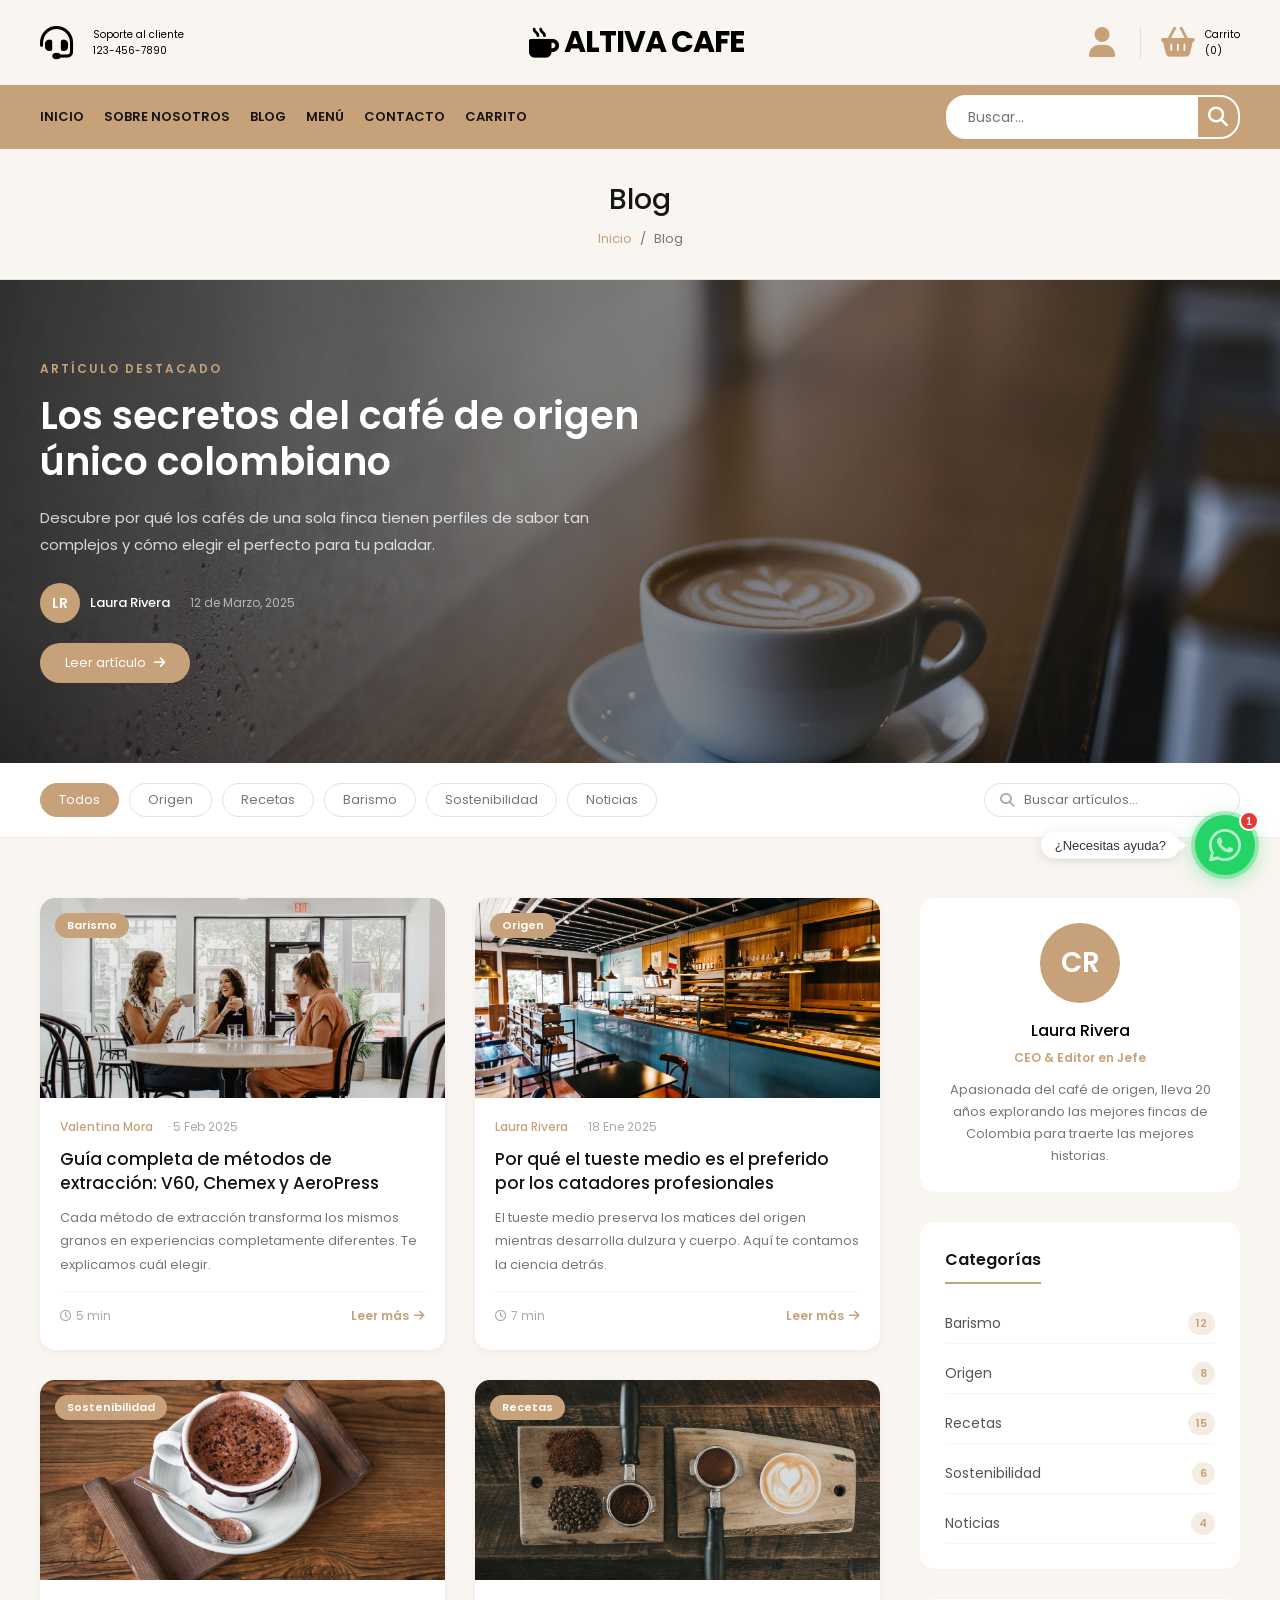
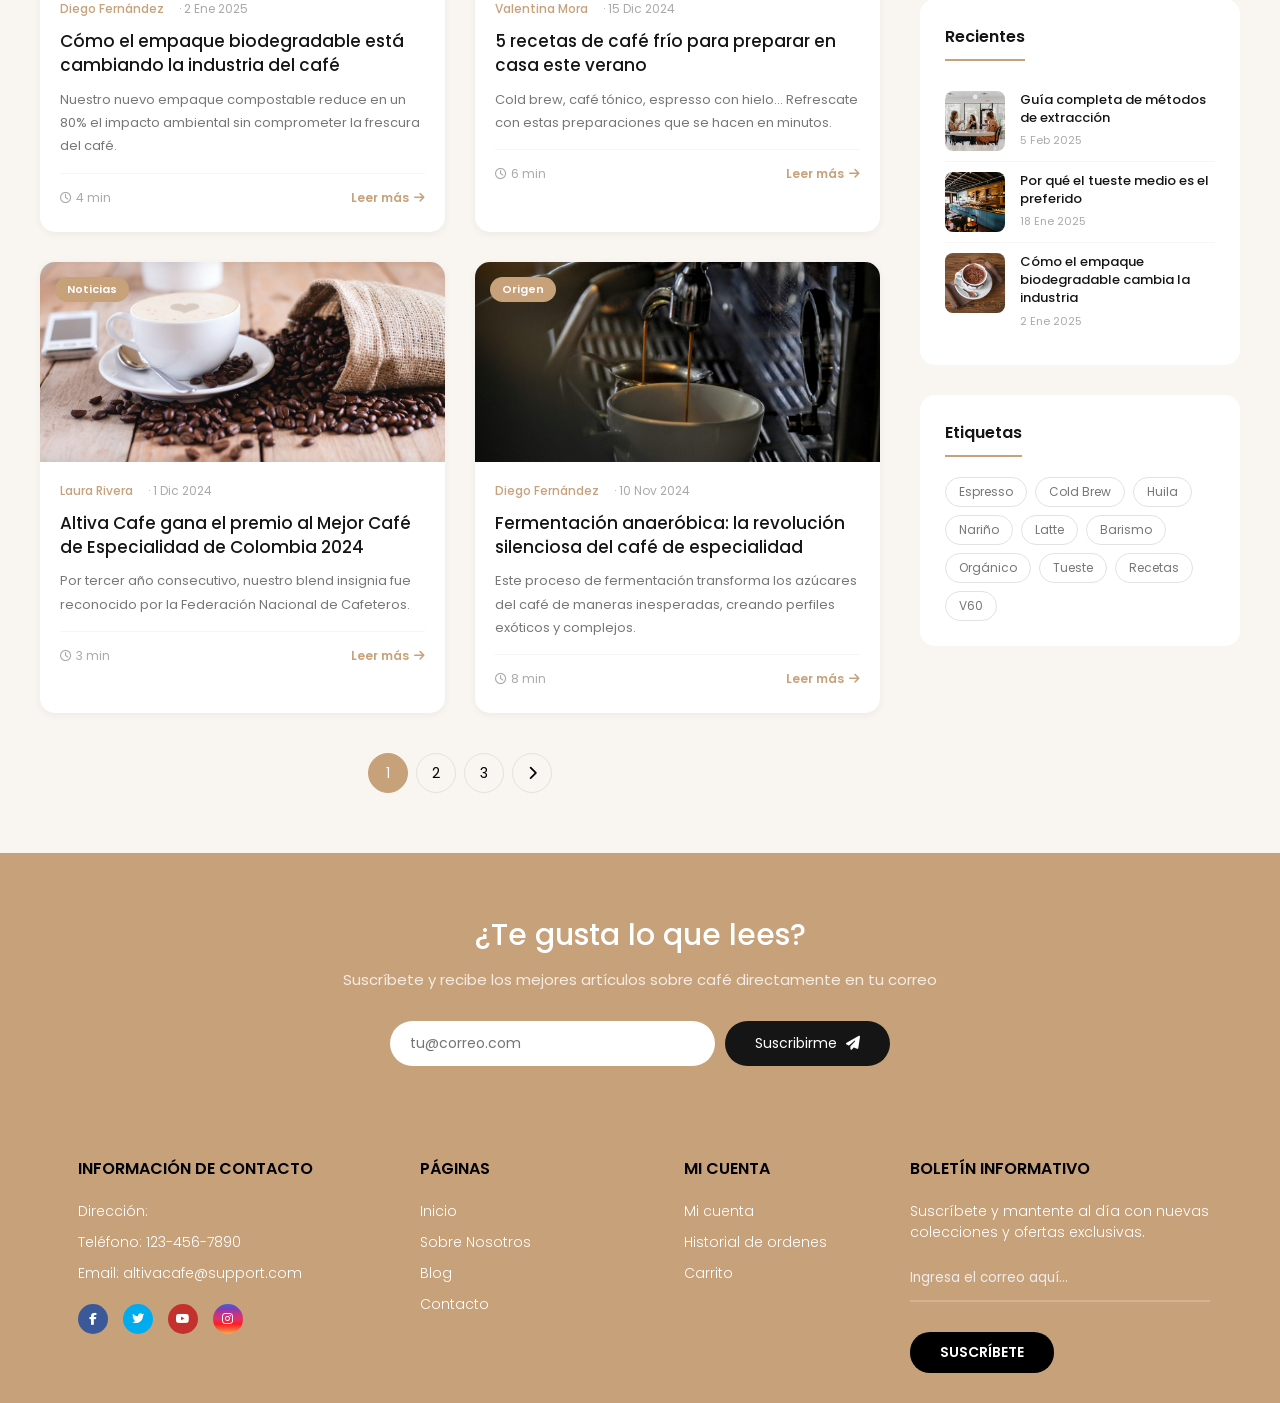
==== blog.html @ f385867f "A" ====
<!DOCTYPE html>
<html lang="es">
<head>
	<meta charset="UTF-8" />
	<meta name="viewport" content="width=device-width, initial-scale=1.0" />
	<title>Altiva Cafe - Blog</title>
	<link rel="stylesheet" href="styles.css" />
	<link rel="stylesheet" href="whatsapp-chat.css" />
	<link rel="stylesheet" href="https://cdnjs.cloudflare.com/ajax/libs/font-awesome/6.7.2/css/all.min.css" integrity="sha512-Evv84Mr4kqVGRNSgIGL/F/aIDqQb7xQ2vcrdIwxfjThSH8CSR7PBEakCr51Ck+w+/U6swU2Im1vVX0SVk9ABhg==" crossorigin="anonymous" referrerpolicy="no-referrer" />
	<style>
		.page-title { background-color: var(--background-color); padding: 3rem 0; border-bottom: 1px solid #e2e2e2; }
		.page-title h2 { font-size: 2.8rem; font-weight: 500; text-align: center; color: var(--dark-color); }
		.breadcrumb { display: flex; justify-content: center; gap: 0.8rem; margin-top: 0.8rem; font-size: 1.3rem; color: #777; }
		.breadcrumb a { text-decoration: none; color: var(--primary-color); }

		/* BLOG HERO */
		.blog-hero {
			background-image: linear-gradient(100deg, #000000cc, #00000020), url('img/banner.jpg');
			background-size: cover; background-position: center; padding: 8rem 0;
		}
		.blog-hero-content { max-width: 60rem; }
		.blog-hero-content .tag { font-size: 1.2rem; font-weight: 600; color: var(--primary-color); text-transform: uppercase; letter-spacing: 2px; display: block; margin-bottom: 1.5rem; }
		.blog-hero-content h1 { font-size: 3.8rem; font-weight: 600; color: #fff; line-height: 1.2; margin-bottom: 2rem; }
		.blog-hero-content p { font-size: 1.5rem; color: #ffffffcc; line-height: 1.8; margin-bottom: 2.5rem; }
		.blog-hero-meta { display: flex; gap: 2rem; align-items: center; }
		.blog-hero-meta .author { display: flex; align-items: center; gap: 1rem; }
		.author-avatar { width: 4rem; height: 4rem; border-radius: 50%; background-color: var(--primary-color); display: flex; align-items: center; justify-content: center; color: #fff; font-weight: 600; font-size: 1.4rem; }
		.author-name { font-size: 1.3rem; color: #fff; font-weight: 500; }
		.blog-hero-meta .date { font-size: 1.2rem; color: #ffffff99; }
		.read-more-btn {
			display: inline-block; text-decoration: none;
			background-color: var(--primary-color); color: #fff;
			padding: 1rem 2.5rem; border-radius: 3rem; font-size: 1.3rem;
			margin-top: 2rem; transition: background-color 0.3s;
		}
		.read-more-btn:hover { background-color: #fff; color: var(--primary-color); }

		/* FILTROS */
		.blog-filters { background-color: #fff; padding: 2rem 0; border-bottom: 1px solid #f0ece6; }
		.filters-row { display: flex; align-items: center; justify-content: space-between; gap: 2rem; }
		.filter-tags { display: flex; gap: 1rem; flex-wrap: wrap; }
		.filter-tag {
			padding: 0.6rem 1.8rem; border-radius: 3rem; font-size: 1.3rem;
			border: 1px solid #e2e2e2; cursor: pointer; transition: all 0.2s;
			background: none; font-family: inherit; color: #777;
		}
		.filter-tag:hover, .filter-tag.active { background-color: var(--primary-color); color: #fff; border-color: var(--primary-color); }
		.blog-search { display: flex; align-items: center; gap: 1rem; border: 1px solid #e2e2e2; border-radius: 3rem; padding: 0.6rem 1.5rem; }
		.blog-search input { border: none; outline: none; font-family: inherit; font-size: 1.3rem; color: #777; width: 20rem; background: none; }
		.blog-search i { color: #aaa; font-size: 1.4rem; }

		/* BLOG GRID */
		.blog-main { background-color: var(--background-color); padding: 6rem 0; }
		.blog-layout { display: grid; grid-template-columns: 1fr 32rem; gap: 4rem; align-items: start; }
		.blog-grid { display: grid; grid-template-columns: repeat(2, 1fr); gap: 3rem; }

		.blog-card {
			background-color: #fff; border-radius: 1.5rem; overflow: hidden;
			box-shadow: 0 2px 8px rgba(0,0,0,0.05); transition: transform 0.3s, box-shadow 0.3s;
		}
		.blog-card:hover { transform: translateY(-6px); box-shadow: 0 12px 30px rgba(0,0,0,0.1); }
		.blog-card .card-img { position: relative; overflow: hidden; height: 20rem; }
		.blog-card .card-img img { width: 100%; height: 100%; object-fit: cover; transition: transform 0.5s; }
		.blog-card:hover .card-img img { transform: scale(1.05); }
		.category-pill {
			position: absolute; top: 1.5rem; left: 1.5rem;
			background-color: var(--primary-color); color: #fff;
			padding: 0.4rem 1.2rem; border-radius: 3rem; font-size: 1.1rem; font-weight: 600;
		}
		.blog-card .card-content { padding: 2rem 2rem 2.5rem; }
		.card-meta { display: flex; gap: 1.5rem; align-items: center; margin-bottom: 1.2rem; }
		.card-meta .author-sm { font-size: 1.2rem; color: var(--primary-color); font-weight: 500; }
		.card-meta .date-sm { font-size: 1.2rem; color: #aaa; }
		.card-meta .date-sm::before { content: '· '; }
		.blog-card h3 { font-size: 1.7rem; font-weight: 500; color: var(--dark-color); margin-bottom: 1rem; line-height: 1.4; cursor: pointer; }
		.blog-card h3:hover { color: var(--primary-color); }
		.blog-card p { font-size: 1.3rem; color: #777; line-height: 1.8; margin-bottom: 1.5rem; }
		.card-footer-row { display: flex; justify-content: space-between; align-items: center; padding-top: 1.5rem; border-top: 1px solid #f5f5f5; }
		.read-time { font-size: 1.2rem; color: #aaa; }
		.btn-leer {
			font-size: 1.2rem; color: var(--primary-color); text-decoration: none; font-weight: 600;
			display: flex; align-items: center; gap: 0.5rem; transition: gap 0.2s;
		}
		.btn-leer:hover { gap: 1rem; }

		/* SIDEBAR */
		.sidebar { display: flex; flex-direction: column; gap: 3rem; }
		.sidebar-widget { background-color: #fff; border-radius: 1.5rem; padding: 2.5rem; }
		.widget-title { font-size: 1.6rem; font-weight: 600; color: var(--dark-color); margin-bottom: 2rem; padding-bottom: 1rem; border-bottom: 2px solid var(--primary-color); display: inline-block; }
		/* Author widget */
		.author-widget { text-align: center; }
		.author-widget .author-big { width: 8rem; height: 8rem; border-radius: 50%; background-color: var(--primary-color); display: flex; align-items: center; justify-content: center; margin: 0 auto 1.5rem; font-size: 2.8rem; color: #fff; font-weight: 600; }
		.author-widget h4 { font-size: 1.6rem; font-weight: 500; margin-bottom: 0.5rem; }
		.author-widget .role { font-size: 1.2rem; color: var(--primary-color); font-weight: 600; margin-bottom: 1rem; }
		.author-widget p { font-size: 1.3rem; color: #777; line-height: 1.7; }
		/* Categories */
		.cat-list { list-style: none; display: flex; flex-direction: column; gap: 1rem; }
		.cat-list li a { display: flex; justify-content: space-between; align-items: center; text-decoration: none; color: #555; font-size: 1.4rem; padding: 0.8rem 0; border-bottom: 1px solid #f5f5f5; transition: color 0.2s; }
		.cat-list li a:hover { color: var(--primary-color); }
		.cat-list li a span { background-color: #f5ede3; color: var(--primary-color); font-size: 1.1rem; font-weight: 600; padding: 0.3rem 0.8rem; border-radius: 3rem; }
		/* Recent posts */
		.recent-post { display: flex; gap: 1.5rem; padding: 1rem 0; border-bottom: 1px solid #f5f5f5; }
		.recent-post:last-child { border-bottom: none; }
		.recent-post img { width: 6rem; height: 6rem; object-fit: cover; border-radius: 0.8rem; flex-shrink: 0; }
		.recent-info h5 { font-size: 1.3rem; font-weight: 500; color: var(--dark-color); margin-bottom: 0.5rem; line-height: 1.4; cursor: pointer; }
		.recent-info h5:hover { color: var(--primary-color); }
		.recent-info span { font-size: 1.1rem; color: #aaa; }
		/* Tags */
		.tags-cloud { display: flex; flex-wrap: wrap; gap: 0.8rem; }
		.tag-item { padding: 0.5rem 1.3rem; border-radius: 3rem; border: 1px solid #e2e2e2; font-size: 1.2rem; color: #777; cursor: pointer; transition: all 0.2s; text-decoration: none; }
		.tag-item:hover { background-color: var(--primary-color); color: #fff; border-color: var(--primary-color); }

		/* PAGINATION */
		.pagination { display: flex; justify-content: center; gap: 0.8rem; margin-top: 4rem; }
		.page-btn {
			width: 4rem; height: 4rem; border-radius: 50%; border: 1px solid #e2e2e2;
			background: none; font-size: 1.4rem; font-family: inherit; cursor: pointer;
			display: flex; align-items: center; justify-content: center; transition: all 0.2s;
		}
		.page-btn:hover, .page-btn.active { background-color: var(--primary-color); color: #fff; border-color: var(--primary-color); }

		/* NEWSLETTER BLOG */
		.newsletter-blog { background-color: var(--primary-color); padding: 6rem 0; text-align: center; }
		.newsletter-blog h2 { font-size: 3rem; font-weight: 500; color: #fff; margin-bottom: 1rem; }
		.newsletter-blog p { font-size: 1.5rem; color: #ffffffcc; margin-bottom: 3rem; }
		.newsletter-form { display: flex; gap: 1rem; max-width: 50rem; margin: 0 auto; }
		.newsletter-form input { flex: 1; border: none; border-radius: 3rem; padding: 1.2rem 2rem; font-size: 1.4rem; font-family: inherit; outline: none; }
		.newsletter-form button { background-color: var(--dark-color); color: #fff; border: none; padding: 1.2rem 3rem; border-radius: 3rem; font-size: 1.4rem; font-family: inherit; cursor: pointer; transition: background-color 0.2s; white-space: nowrap; }
		.newsletter-form button:hover { background-color: #333; }

		@media (max-width: 1000px) { .blog-layout { grid-template-columns: 1fr; } }
		@media (max-width: 600px) { .blog-grid { grid-template-columns: 1fr; } .filters-row { flex-direction: column; align-items: flex-start; } }
	</style>
</head>
<body>
	<!-- HEADER -->
	<header>
		<div class="container-hero">
			<div class="container hero">
				<div class="customer-support">
					<i class="fa-solid fa-headset"></i>
					<div class="content-customer-support">
						<span class="text">Soporte al cliente</span>
						<span class="number">123-456-7890</span>
					</div>
				</div>
				<div class="container-logo">
					<i class="fa-solid fa-mug-hot"></i>
					<h1 class="logo"><a href="index.html">Altiva Cafe</a></h1>
				</div>
				<div class="container-user" onclick="window.location.href='carrito.html'" style="cursor:pointer;">
					<i class="fa-solid fa-user"></i>
					<i class="fa-solid fa-basket-shopping"></i>
					<div class="content-shopping-cart">
						<span class="text">Carrito</span>
						<span class="number" id="contador-header">(0)</span>
					</div>
				</div>
			</div>
		</div>
		<div class="container-navbar">
			<nav class="navbar container">
				<i class="fa-solid fa-bars"></i>
				<ul class="menu">
					<li><a href="index.html">Inicio</a></li>
						<li><a href="sobre-nosotros.html">Sobre Nosotros</a></li>
						<li><a href="blog.html">Blog</a></li>
						<li><a href="menu.html">Men&#250;</a></li>
						<li><a href="contacto.html">Contacto</a></li>
						<li><a href="carrito.html">Carrito</a></li>
				</ul>
				<form class="search-form">
					<input type="search" placeholder="Buscar..." />
					<button class="btn-search" type="button"><i class="fa-solid fa-magnifying-glass"></i></button>
				</form>
			</nav>
		</div>
	</header>

	<!-- PAGE TITLE -->
	<div class="page-title">
		<h2>Blog</h2>
		<div class="breadcrumb">
			<a href="index.html">Inicio</a>
			<span>/</span>
			<span>Blog</span>
		</div>
	</div>

	<!-- BLOG HERO (artículo destacado) -->
	<div class="blog-hero">
		<div class="container">
			<div class="blog-hero-content">
				<span class="tag">Artículo destacado</span>
				<h1>Los secretos del café de origen único colombiano</h1>
				<p>Descubre por qué los cafés de una sola finca tienen perfiles de sabor tan complejos y cómo elegir el perfecto para tu paladar.</p>
				<div class="blog-hero-meta">
					<div class="author">
						<div class="author-avatar">LR</div>
						<span class="author-name">Laura Rivera</span>
					</div>
					<span class="date">12 de Marzo, 2025</span>
				</div>
				<a href="#" class="read-more-btn">Leer artículo <i class="fa-solid fa-arrow-right" style="margin-left:0.5rem;"></i></a>
			</div>
		</div>
	</div>

	<!-- FILTROS -->
	<div class="blog-filters">
		<div class="container filters-row">
			<div class="filter-tags">
				<button class="filter-tag active">Todos</button>
				<button class="filter-tag">Origen</button>
				<button class="filter-tag">Recetas</button>
				<button class="filter-tag">Barismo</button>
				<button class="filter-tag">Sostenibilidad</button>
				<button class="filter-tag">Noticias</button>
			</div>
			<div class="blog-search">
				<i class="fa-solid fa-magnifying-glass"></i>
				<input type="text" placeholder="Buscar artículos..." />
			</div>
		</div>
	</div>

	<!-- BLOG MAIN -->
	<section class="blog-main">
		<div class="container blog-layout">

			<!-- ARTÍCULOS -->
			<div>
				<div class="blog-grid">

					<div class="blog-card">
						<div class="card-img">
							<img src="img/blog-1.jpg" alt="Métodos de extracción" />
							<span class="category-pill">Barismo</span>
						</div>
						<div class="card-content">
							<div class="card-meta">
								<span class="author-sm">Valentina Mora</span>
								<span class="date-sm">5 Feb 2025</span>
							</div>
							<h3>Guía completa de métodos de extracción: V60, Chemex y AeroPress</h3>
							<p>Cada método de extracción transforma los mismos granos en experiencias completamente diferentes. Te explicamos cuál elegir.</p>
							<div class="card-footer-row">
								<span class="read-time"><i class="fa-regular fa-clock" style="margin-right:0.4rem;"></i>5 min</span>
								<a href="#" class="btn-leer">Leer más <i class="fa-solid fa-arrow-right"></i></a>
							</div>
						</div>
					</div>

					<div class="blog-card">
						<div class="card-img">
							<img src="img/blog-2.jpg" alt="Tueste" />
							<span class="category-pill">Origen</span>
						</div>
						<div class="card-content">
							<div class="card-meta">
								<span class="author-sm">Laura Rivera</span>
								<span class="date-sm">18 Ene 2025</span>
							</div>
							<h3>Por qué el tueste medio es el preferido por los catadores profesionales</h3>
							<p>El tueste medio preserva los matices del origen mientras desarrolla dulzura y cuerpo. Aquí te contamos la ciencia detrás.</p>
							<div class="card-footer-row">
								<span class="read-time"><i class="fa-regular fa-clock" style="margin-right:0.4rem;"></i>7 min</span>
								<a href="#" class="btn-leer">Leer más <i class="fa-solid fa-arrow-right"></i></a>
							</div>
						</div>
					</div>

					<div class="blog-card">
						<div class="card-img">
							<img src="img/blog-3.jpg" alt="Sostenibilidad" />
							<span class="category-pill">Sostenibilidad</span>
						</div>
						<div class="card-content">
							<div class="card-meta">
								<span class="author-sm">Diego Fernández</span>
								<span class="date-sm">2 Ene 2025</span>
							</div>
							<h3>Cómo el empaque biodegradable está cambiando la industria del café</h3>
							<p>Nuestro nuevo empaque compostable reduce en un 80% el impacto ambiental sin comprometer la frescura del café.</p>
							<div class="card-footer-row">
								<span class="read-time"><i class="fa-regular fa-clock" style="margin-right:0.4rem;"></i>4 min</span>
								<a href="#" class="btn-leer">Leer más <i class="fa-solid fa-arrow-right"></i></a>
							</div>
						</div>
					</div>

					<div class="blog-card">
						<div class="card-img">
							<img src="img/gallery1.jpg" alt="Recetas" />
							<span class="category-pill">Recetas</span>
						</div>
						<div class="card-content">
							<div class="card-meta">
								<span class="author-sm">Valentina Mora</span>
								<span class="date-sm">15 Dic 2024</span>
							</div>
							<h3>5 recetas de café frío para preparar en casa este verano</h3>
							<p>Cold brew, café tónico, espresso con hielo... Refrescate con estas preparaciones que se hacen en minutos.</p>
							<div class="card-footer-row">
								<span class="read-time"><i class="fa-regular fa-clock" style="margin-right:0.4rem;"></i>6 min</span>
								<a href="#" class="btn-leer">Leer más <i class="fa-solid fa-arrow-right"></i></a>
							</div>
						</div>
					</div>

					<div class="blog-card">
						<div class="card-img">
							<img src="img/gallery2.jpg" alt="Noticias" />
							<span class="category-pill">Noticias</span>
						</div>
						<div class="card-content">
							<div class="card-meta">
								<span class="author-sm">Laura Rivera</span>
								<span class="date-sm">1 Dic 2024</span>
							</div>
							<h3>Altiva Cafe gana el premio al Mejor Café de Especialidad de Colombia 2024</h3>
							<p>Por tercer año consecutivo, nuestro blend insignia fue reconocido por la Federación Nacional de Cafeteros.</p>
							<div class="card-footer-row">
								<span class="read-time"><i class="fa-regular fa-clock" style="margin-right:0.4rem;"></i>3 min</span>
								<a href="#" class="btn-leer">Leer más <i class="fa-solid fa-arrow-right"></i></a>
							</div>
						</div>
					</div>

					<div class="blog-card">
						<div class="card-img">
							<img src="img/gallery3.jpg" alt="Fermentación" />
							<span class="category-pill">Origen</span>
						</div>
						<div class="card-content">
							<div class="card-meta">
								<span class="author-sm">Diego Fernández</span>
								<span class="date-sm">10 Nov 2024</span>
							</div>
							<h3>Fermentación anaeróbica: la revolución silenciosa del café de especialidad</h3>
							<p>Este proceso de fermentación transforma los azúcares del café de maneras inesperadas, creando perfiles exóticos y complejos.</p>
							<div class="card-footer-row">
								<span class="read-time"><i class="fa-regular fa-clock" style="margin-right:0.4rem;"></i>8 min</span>
								<a href="#" class="btn-leer">Leer más <i class="fa-solid fa-arrow-right"></i></a>
							</div>
						</div>
					</div>

				</div>

				<!-- PAGINACIÓN -->
				<div class="pagination">
					<button class="page-btn active">1</button>
					<button class="page-btn">2</button>
					<button class="page-btn">3</button>
					<button class="page-btn"><i class="fa-solid fa-chevron-right"></i></button>
				</div>
			</div>

			<!-- SIDEBAR -->
			<aside class="sidebar">

				<div class="sidebar-widget author-widget">
					<div class="author-big">CR</div>
					<h4>Laura Rivera</h4>
					<p class="role">CEO & Editor en Jefe</p>
					<p>Apasionada del café de origen, lleva 20 años explorando las mejores fincas de Colombia para traerte las mejores historias.</p>
				</div>

				<div class="sidebar-widget">
					<span class="widget-title">Categorías</span>
					<ul class="cat-list">
						<li><a href="#">Barismo <span>12</span></a></li>
						<li><a href="#">Origen <span>8</span></a></li>
						<li><a href="#">Recetas <span>15</span></a></li>
						<li><a href="#">Sostenibilidad <span>6</span></a></li>
						<li><a href="#">Noticias <span>4</span></a></li>
					</ul>
				</div>

				<div class="sidebar-widget">
					<span class="widget-title">Recientes</span>
					<div class="recent-post">
						<img src="img/blog-1.jpg" alt="" />
						<div class="recent-info">
							<h5>Guía completa de métodos de extracción</h5>
							<span>5 Feb 2025</span>
						</div>
					</div>
					<div class="recent-post">
						<img src="img/blog-2.jpg" alt="" />
						<div class="recent-info">
							<h5>Por qué el tueste medio es el preferido</h5>
							<span>18 Ene 2025</span>
						</div>
					</div>
					<div class="recent-post">
						<img src="img/blog-3.jpg" alt="" />
						<div class="recent-info">
							<h5>Cómo el empaque biodegradable cambia la industria</h5>
							<span>2 Ene 2025</span>
						</div>
					</div>
				</div>

				<div class="sidebar-widget">
					<span class="widget-title">Etiquetas</span>
					<div class="tags-cloud">
						<a href="#" class="tag-item">Espresso</a>
						<a href="#" class="tag-item">Cold Brew</a>
						<a href="#" class="tag-item">Huila</a>
						<a href="#" class="tag-item">Nariño</a>
						<a href="#" class="tag-item">Latte</a>
						<a href="#" class="tag-item">Barismo</a>
						<a href="#" class="tag-item">Orgánico</a>
						<a href="#" class="tag-item">Tueste</a>
						<a href="#" class="tag-item">Recetas</a>
						<a href="#" class="tag-item">V60</a>
					</div>
				</div>

			</aside>
		</div>
	</section>

	<!-- NEWSLETTER -->
	<div class="newsletter-blog">
		<div class="container">
			<h2>¿Te gusta lo que lees?</h2>
			<p>Suscríbete y recibe los mejores artículos sobre café directamente en tu correo</p>
			<div class="newsletter-form">
				<input type="email" placeholder="tu@correo.com" />
				<button>Suscribirme <i class="fa-solid fa-paper-plane" style="margin-left:0.5rem;"></i></button>
			</div>
		</div>
	</div>

	<!-- FOOTER -->
	<footer class="footer">
		<div class="container container-footer">
			<div class="menu-footer">
				<div class="contact-info">
					<p class="title-footer">Información de Contacto</p>
					<ul>
						<li>Dirección:</li>
						<li>Teléfono: 123-456-7890</li>
						<li>Email: altivacafe@support.com</li>
					</ul>
					<div class="social-icons">
						<span class="facebook"><i class="fa-brands fa-facebook-f"></i></span>
						<span class="twitter"><i class="fa-brands fa-twitter"></i></span>
						<span class="youtube"><i class="fa-brands fa-youtube"></i></span>
						<span class="instagram"><i class="fa-brands fa-instagram"></i></span>
					</div>
				</div>
				<div class="information">
					<p class="title-footer">Páginas</p>
					<ul>
						<li><a href="index.html">Inicio</a></li>
						<li><a href="sobre-nosotros.html">Sobre Nosotros</a></li>
						<li><a href="blog.html">Blog</a></li>
						<li><a href="contacto.html">Contacto</a></li>
					</ul>
				</div>
				<div class="my-account">
					<p class="title-footer">Mi Cuenta</p>
					<ul>
						<li><a href="#">Mi cuenta</a></li>
						<li><a href="#">Historial de ordenes</a></li>
						<li><a href="carrito.html">Carrito</a></li>
					</ul>
				</div>
				<div class="newsletter">
					<p class="title-footer">Boletín informativo</p>
					<div class="content">
						<p>Suscríbete y mantente al día con nuevas colecciones y ofertas exclusivas.</p>
						<input type="email" placeholder="Ingresa el correo aquí...">
						<button>Suscríbete</button>
					</div>
				</div>
			</div>
		</div>
	</footer>

	<script src="carrito.js"></script>
<script src="whatsapp-chat.js"></script>
	<script>
		document.querySelectorAll('.filter-tag').forEach(btn => {
			btn.addEventListener('click', () => {
				document.querySelectorAll('.filter-tag').forEach(b => b.classList.remove('active'));
				btn.classList.add('active');
			});
		});
	</script>
</body>
</html>
---- styles.css ----
@import url('https://fonts.googleapis.com/css2?family=Poppins:wght@300;400;500;600;700&display=swap');

:root {
	--primary-color: #c7a17a;
	--background-color: #f9f5f0;
	--dark-color: #151515;
}

html {
	font-size: 62.5%;
	font-family: 'Poppins', sans-serif;
}

* {
	margin: 0;
	padding: 0;
	box-sizing: border-box;
}

/* ********************************** */
/*             UTILIDADES             */
/* ********************************** */
.container {
	max-width: 120rem;
	margin: 0 auto;
}

.heading-1 {
	text-align: center;
	font-weight: 500;
	font-size: 3rem;
}

/* ********************************** */
/*               HEADER               */
/* ********************************** */
.container-hero {
	background-color: var(--background-color);
}

.hero {
	display: flex;
	justify-content: space-between;
	align-items: center;
	padding: 2rem 0;
}

.customer-support {
	display: flex;
	align-items: center;
	gap: 2rem;
}

.customer-support i {
	font-size: 3.3rem;
}

.content-customer-support {
	display: flex;
	flex-direction: column;
}

.container-logo {
	display: flex;
	align-items: center;
	gap: 0.5rem;
}

.container-logo i {
	font-size: 3rem;
}

.container-logo h1 a {
	text-decoration: none;
	color: #000;
	font-size: 3rem;
	text-transform: uppercase;
	letter-spacing: -1px;
}

.container-user {
	display: flex;
	gap: 1rem;
	cursor: pointer;
}

.container-user .fa-user {
	font-size: 3rem;
	color: var(--primary-color);
	padding-right: 2.5rem;
	border-right: 1px solid #e2e2e2;
}

.container-user .fa-basket-shopping {
	font-size: 3rem;
	color: var(--primary-color);
	padding-left: 1rem;
}

.content-shopping-cart {
	display: flex;
	flex-direction: column;
}

/* ************* NAVBAR ************* */
.container-navbar {
	background-color: var(--primary-color);
}

.navbar {
	display: flex;
	justify-content: space-between;
	align-items: center;
	padding: 1rem 0;
}

.navbar .fa-bars {
	display: none;
}

.menu {
	display: flex;
	gap: 2rem;
}

.menu li {
	list-style: none;
}

.menu a {
	text-decoration: none;
	font-size: 1.3rem;
	color: var(--dark-color);
	font-weight: 600;
	text-transform: uppercase;
	position: relative;
}

.menu a::after {
	content: '';
	width: 1.5rem;
	height: 1px;
	background-color: #fff;
	position: absolute;
	bottom: -3px;
	left: 50%;
	transform: translate(-50%, 50%);
	opacity: 0;
	transition: all 0.3s ease;
}

.menu a:hover::after {
	opacity: 1;
}

.menu a:hover {
	color: #fff;
}

.search-form {
	position: relative;
	display: flex;
	align-items: center;
	border: 2px solid #fff;
	border-radius: 2rem;
	background-color: #fff;
	height: 4.4rem;
	overflow: hidden;
}

.search-form input {
	outline: none;
	font-family: inherit;
	border: none;
	width: 25rem;
	font-size: 1.4rem;
	padding: 0 2rem;
	color: #777;
	cursor: pointer;
}

.search-form input::-webkit-search-cancel-button {
	appearance: none;
}

.search-form .btn-search {
	border: none;
	background-color: var(--primary-color);
	display: flex;
	align-items: center;
	justify-content: center;
	height: 100%;
	padding: 1rem;
}

.btn-search i {
	font-size: 2rem;
	color: #fff;
}

/* ********************************** */
/*               BANNER               */
/* ********************************** */
.banner {
	background-image: linear-gradient(100deg, #000000, #00000020),
		url('img/banner.jpg');
	height: 60rem;
	background-size: cover;
	background-position: center;
}

.content-banner {
	max-width: 90rem;
	margin: 0 auto;
	padding: 25rem 0;
}

.content-banner p {
	color: var(--primary-color);
	font-size: 1.2rem;
	margin-bottom: 1rem;
	font-weight: 500;
}

.content-banner h2 {
	color: #fff;
	font-size: 3.5rem;
	font-weight: 500;
	line-height: 1.2;
}

.content-banner a {
	margin-top: 2rem;
	text-decoration: none;
	color: #fff;
	background-color: var(--primary-color);
	display: inline-block;
	padding: 1rem 3rem;
	text-transform: uppercase;
	border-radius: 3rem;
}

/* ********************************** */
/*            MAIN CONTENT            */
/* ********************************** */
.main-content {
	background-color: var(--background-color);
}

/* ********************************** */
/*              FEATURES              */
/* ********************************** */
.container-features {
	display: grid;
	grid-template-columns: repeat(4, 1fr);
	gap: 3rem;
	padding: 3rem 0;
}

.card-feature {
	display: flex;
	align-items: center;
	justify-content: center;
	gap: 1.5rem;

	background-color: #fff;
	border-radius: 1rem;
	padding: 1.5rem 0;
}

.card-feature i {
	font-size: 2.7rem;
	color: var(--primary-color);
}

.feature-content {
	display: flex;
	flex-direction: column;
	gap: 0.5rem;
}

.feature-content span {
	font-weight: 700;
	font-size: 1.2rem;
	color: var(--dark-color);
}

.feature-content p {
	color: #777;
	font-weight: 500;
}

/* ********************************** */
/*             CATEGORIES             */
/* ********************************** */

.top-categories {
	display: flex;
	flex-direction: column;
	gap: 2rem;
	margin-bottom: 3rem;
}

.container-categories {
	display: grid;
	grid-template-columns: repeat(3, 1fr);
	gap: 3rem;
}

.card-category {
	height: 20rem;
	display: flex;
	flex-direction: column;
	align-items: center;
	justify-content: center;
	border-radius: 2rem;
	gap: 2rem;
}

.category-moca {
	background-image: linear-gradient(#00000080, #00000080),
		url('img/moca-category.jpg');
	background-size: cover;
	background-position: bottom;
	background-repeat: no-repeat;
}

.category-capuchino {
	background-image: linear-gradient(#00000080, #00000080),
		url('img/capuchino-category.jpg');
	background-size: cover;
	background-position: center;
	background-repeat: no-repeat;
}

.category-expreso {
	background-image: linear-gradient(#00000080, #00000080),
		url('img/expreso-category.jpg');
	background-size: cover;
	background-position: center;
	background-repeat: no-repeat;
}

.card-category p {
	font-size: 2.5rem;
	color: #fff;
	text-transform: capitalize;
	position: relative;
}

.card-category p::after {
	content: '';
	width: 2.5rem;
	height: 2px;
	background-color: #fff;
	position: absolute;
	bottom: -1rem;
	left: 50%;
	transform: translate(-50%, 50%);
}

.card-category span {
	font-size: 1.6rem;
	color: #fff;
	cursor: pointer;
}

.card-category span:hover {
	color: var(--primary-color);
}

/* ********************************** */
/*            TOP PRODUCTS            */
/* ********************************** */
.top-products {
	display: flex;
	flex-direction: column;
	gap: 2rem;
	margin-bottom: 3rem;
}

.container-options {
	display: flex;
	justify-content: center;
	gap: 2rem;
	margin-bottom: 1rem;
}

.container-options span {
	color: #777;
	background-color: #fff;
	padding: 0.7rem 3rem;
	font-size: 1.4rem;
	text-transform: capitalize;
	border-radius: 2rem;
	cursor: pointer;
}

.container-options span:hover {
	background-color: var(--primary-color);
	color: #fff;
}

.container-options span.active {
	background-color: var(--primary-color);
	color: #fff;
}

/* Products */
.container-products {
	display: grid;
	grid-template-columns: repeat(auto-fit, minmax(20rem, 1fr));
	gap: 3rem;
}

.card-product {
	background-color: #fff;
	padding: 2rem 3rem;
	border-radius: 0.5rem;
	cursor: pointer;
	box-shadow: 0 0 2px rgba(0, 0, 0, 0.1);
}

.container-img {
	position: relative;
}

.container-img img {
	width: 100%;
}

.container-img .discount {
	position: absolute;
	left: 0;
	background-color: var(--primary-color);
	color: #fff;
	padding: 2px 1.2rem;
	border-radius: 1rem;
	font-size: 1.2rem;
}

.card-product:hover .discount {
	background-color: #000;
}

.button-group {
	display: flex;
	flex-direction: column;
	gap: 1rem;

	position: absolute;
	top: 0;
	right: -3rem;
	z-index: -1;
	transition: all 0.4s ease;
}

.button-group span {
	border: 1px solid var(--primary-color);
	padding: 0.8rem;

	display: flex;
	align-items: center;
	justify-content: center;
	border-radius: 50%;
	cursor: pointer;
	transition: all 0.4s ease;
}

.button-group span:hover {
	background-color: var(--primary-color);
}

.button-group span i {
	font-size: 1.5rem;
	color: var(--primary-color);
}

.button-group span:hover i {
	color: #fff;
}

.card-product:hover .button-group {
	z-index: 0;
	right: -1rem;
}

.content-card-product {
	display: grid;
	justify-items: center;
	grid-template-columns: 1fr 1fr;
	grid-template-rows: repeat(4, min-content);
	row-gap: 1rem;
}

.stars {
	grid-row: 1/2;
	grid-column: 1/-1;
}

.stars i {
	font-size: 1.3rem;
	color: var(--primary-color);
}

.content-card-product h3 {
	grid-row: 2/3;
	grid-column: 1/-1;

	font-weight: 400;
	font-size: 1.6rem;
	margin-bottom: 1rem;
	cursor: pointer;
}

.content-card-product h3:hover {
	color: var(--primary-color);
}

.add-cart {
	justify-self: start;
	border: 2px solid var(--primary-color);
	padding: 1rem;
	border-radius: 50%;
	cursor: pointer;
	transition: all 0.4s ease;

	display: flex;
	align-items: center;
	justify-content: center;
}

.add-cart:hover {
	background-color: var(--primary-color);
}

.add-cart i {
	font-size: 1.5rem;
	color: var(--primary-color);
}

.add-cart:hover i {
	color: #fff;
}

.content-card-product .price {
	justify-self: end;
	align-self: center;

	font-size: 1.7rem;
	font-weight: 600;
}

.content-card-product .price span {
	font-size: 1.5rem;
	font-weight: 400;
	text-decoration: line-through;
	color: #777;
	margin-left: 0.5rem;
}

/* ********************************** */
/*               GALLERY              */
/* ********************************** */
.gallery {
	display: grid;
	grid-template-columns: repeat(4, 1fr);
	grid-template-rows: repeat(2, 30rem);
	gap: 1.5rem;
	margin-bottom: 3rem;
}

.gallery img {
	width: 100%;
	height: 100%;
	object-fit: cover;
}

.gallery-img-3 {
	grid-column: 2/4;
	grid-row: 1/3;
}

/* ********************************** */
/*              SPECIALS              */
/* ********************************** */
.specials {
	display: flex;
	flex-direction: column;
	gap: 2rem;
	margin-bottom: 3rem;
}

/* ********************************** */
/*                BLOGS               */
/* ********************************** */
.blogs {
	display: flex;
	flex-direction: column;
	gap: 2rem;
}

.container-blogs {
	display: grid;
	grid-template-columns: repeat(3, 1fr);
	gap: 3rem;
}

.card-blog {
	display: flex;
	flex-direction: column;
	gap: 2rem;
}

.card-blog .container-img {
	border-radius: 2rem;
	cursor: pointer;
	position: relative;
	overflow: hidden;
}

.button-group-blog {
	position: absolute;
	bottom: 1.5rem;
	right: -2.5rem;

	display: flex;
	gap: 0.7rem;
	z-index: -1;
	transition: all 0.3s ease;
}

.card-blog:hover .button-group-blog {
	z-index: 0;
	right: 1.5rem;
}

.button-group-blog span {
	background-color: #fff;
	padding: 1rem;
	border-radius: 50%;
	transition: all 0.4s ease;

	display: flex;
	align-items: center;
	justify-content: center;
}

.button-group-blog span i {
	font-size: 1.3rem;
}

.button-group-blog span:hover {
	background-color: var(--primary-color);
}

.button-group-blog span:hover i {
	color: #fff;
}

.content-blog h3 {
	font-size: 1.8rem;
	margin-bottom: 1.7rem;
	color: var(--dark-color);
	font-weight: 500;
}

.content-blog h3:hover {
	color: var(--primary-color);
	cursor: pointer;
}

.content-blog p {
	margin-top: 1rem;
	font-size: 1.4rem;
	color: #777;
}

.content-blog span {
	color: var(--primary-color);
	font-size: 1.3rem;
}

.btn-read-more {
	padding: 1rem 3rem;
	background-color: var(--primary-color);
	color: #fff;
	text-transform: uppercase;
	font-size: 1.4rem;
	border-radius: 2rem;
	margin: 3rem 0 5rem;
	display: inline-block;
	cursor: pointer;
}

.btn-read-more:hover {
	background-color: var(--dark-color);
}

/* ********************************** */
/*               FOOTER               */
/* ********************************** */

.footer {
	background-color: var(--primary-color);
}

.container-footer {
	display: flex;
	flex-direction: column;
	gap: 4rem;
	padding: 3rem;
}

.menu-footer {
	display: grid;
	grid-template-columns: repeat(3, 1fr) 30rem;
	gap: 3rem;
	justify-items: center;
}

.title-footer {
	font-weight: 600;
	font-size: 1.6rem;
	text-transform: uppercase;
}

.contact-info,
.information,
.my-account,
.newsletter {
	display: flex;
	flex-direction: column;
	gap: 2rem;
}

.contact-info ul,
.information ul,
.my-account ul {
	display: flex;
	flex-direction: column;
	gap: 1rem;
}

.contact-info ul li,
.information ul li,
.my-account ul li {
	list-style: none;
	color: #fff;
	font-size: 1.4rem;
	font-weight: 300;
}

.information ul li a,
.my-account ul li a {
	text-decoration: none;
	color: #fff;
	font-weight: 300;
}

.information ul li a:hover,
.my-account ul li a:hover {
	color: var(--dark-color);
}

.social-icons {
	display: flex;
	gap: 1.5rem;
}

.social-icons span {
	border-radius: 50%;
	width: 3rem;
	height: 3rem;

	display: flex;
	align-items: center;
	justify-content: center;
}

.social-icons span i {
	color: #fff;
	font-size: 1.2rem;
}

.facebook {
	background-color: #3b5998;
}

.twitter {
	background-color: #00acee;
}

.youtube {
	background-color: #c4302b;
}

.pinterest {
	background-color: #c8232c;
}

.instagram {
	background: linear-gradient(
		#405de6,
		#833ab4,
		#c13584,
		#e1306c,
		#fd1d1d,
		#f56040,
		#fcaf45
	);
}

.content p {
	font-size: 1.4rem;
	color: #fff;
	font-weight: 300;
}

.content input {
	outline: none;
	background: none;
	border: none;
	border-bottom: 2px solid #d2b495;
	cursor: pointer;
	padding: 0.5rem 0 1.2rem;
	color: var(--dark-color);
	display: block;
	margin-bottom: 3rem;
	margin-top: 2rem;
	width: 100%;
	font-family: inherit;
}

.content input::-webkit-input-placeholder {
	color: #eee;
}

.content button {
	border: none;
	background-color: #000;
	color: #fff;
	text-transform: uppercase;
	padding: 1rem 3rem;
	border-radius: 2rem;
	font-size: 1.4rem;
	font-family: inherit;
	cursor: pointer;
	font-weight: 600;
}

.content button:hover {
	background-color: var(--background-color);
	color: var(--primary-color);
}

.copyright {
	display: flex;
	justify-content: space-between;
	padding-top: 2rem;

	border-top: 1px solid #d2b495;
}

.copyright p {
	font-weight: 400;
	font-size: 1.6rem;
}

/* ********************************** */
/*       MEDIA QUERIES -- 768px       */
/* ********************************** */
@media (max-width: 768px) {
	html {
		font-size: 55%;
	}

	.hero {
		padding: 2rem;
	}

	.customer-support {
		display: none;
	}

	.content-shopping-cart {
		display: none;
	}

	.navbar {
		padding: 1rem 2rem;
	}

	.navbar .fa-bars {
		display: block;
		color: #fff;
		font-size: 3rem;
	}

	.menu {
		display: none;
	}

	.content-banner {
		max-width: 50rem;
		margin: 0 auto;
		padding: 25rem 0;
	}

	.container-features {
		grid-template-columns: repeat(2, 1fr);
		padding: 3rem 2rem;
	}

	.card-feature {
		padding: 2rem;
	}

	.heading-1 {
		font-size: 2.4rem;
	}

	.card-category {
		height: 12rem;
	}

	.card-category p {
		font-size: 2rem;
		text-align: center;
		line-height: 1;
	}

	.card-category span {
		font-size: 1.4rem;
	}

	.container-options {
		align-items: center;
	}

	.container-options span {
		text-align: center;
		padding: 1rem 2rem;
	}

	.container-products {
		grid-template-columns: repeat(auto-fit, minmax(28rem, 1fr));
	}

	.gallery {
		grid-template-rows: repeat(2, 15rem);
	}

	.container-blogs {
		overflow: hidden;
		grid-template-columns: 1fr 1fr;

		height: 52rem;
	}

	.menu-footer {
		grid-template-columns: repeat(2, 1fr);
	}

	.copyright {
		flex-direction: column;
		justify-content: center;
		align-items: center;
		gap: 1.5rem;
	}
}

/* ********************************** */
/*       MEDIA QUERIES -- 468px       */
/* ********************************** */
@media (max-width: 468px) {
	html {
		font-size: 42.5%;
	}

	.content-banner {
		max-width: 50rem;
		padding: 22rem 0;
	}

	.heading-1 {
		font-size: 2.8rem;
	}

	.card-feature {
		flex-direction: column;
		border-radius: 2rem;
	}

	.feature-content {
		align-items: center;
	}

	.feature-content p {
		font-size: 1.4rem;
		text-align: center;
	}

	.feature-content span {
		font-size: 1.6rem;
		text-align: center;
	}

	.container-options span {
		font-size: 1.8rem;
		padding: 1rem 1.5rem;
		font-weight: 500;
	}

	.container-products {
		grid-template-columns: repeat(auto-fit, minmax(25rem, 1fr));
		gap: 1rem;
	}

	.container-img .discount {
		font-size: 2rem;
	}

	.content-card-product h3 {
		font-size: 2.2rem;
	}

	.gallery {
		grid-template-rows: repeat(2, 20rem);
	}

	.blogs {
		padding: 2rem;
	}

	.container-blogs {
		grid-template-columns: 1fr;
		height: 75rem;
	}

	.content-blog h3 {
		font-size: 2.4rem;
	}

	.content-blog span {
		font-size: 1.8rem;
	}

	.content-blog p {
		font-size: 2.2rem;
	}

	.btn-read-more{
		font-size: 1.8rem;
	}

	.contact-info ul,
	.information ul,
	.my-account ul{
		display: none;
	}

	.contact-info {
		align-items: center;
	}

	.menu-footer{
		grid-template-columns: 1fr;
	}

	.content p{
		font-size: 1.6rem;
	}
}
---- whatsapp-chat.css ----
/* ===== WHATSAPP CHAT BUBBLE ===== */

.wa-btn {
	position: fixed;
	bottom: 2.5rem;
	right: 2.5rem;
	z-index: 9999;
	display: flex;
	flex-direction: column;
	align-items: flex-end;
	gap: 1rem;
	font-family: 'Segoe UI', Arial, sans-serif;
}

/* Burbuja flotante principal */
.wa-trigger {
	width: 6rem;
	height: 6rem;
	border-radius: 50%;
	background-color: #25d366;
	border: none;
	cursor: pointer;
	display: flex;
	align-items: center;
	justify-content: center;
	box-shadow: 0 4px 20px rgba(37, 211, 102, 0.5);
	transition: transform 0.2s, box-shadow 0.2s;
	position: relative;
}
.wa-trigger:hover {
	transform: scale(1.08);
	box-shadow: 0 6px 28px rgba(37, 211, 102, 0.65);
}
.wa-trigger svg {
	width: 3.2rem;
	height: 3.2rem;
	fill: #fff;
}

/* Pulso animado */
.wa-trigger::before {
	content: '';
	position: absolute;
	inset: -4px;
	border-radius: 50%;
	background-color: rgba(37, 211, 102, 0.35);
	animation: wa-pulse 2s ease-out infinite;
}
@keyframes wa-pulse {
	0%   { transform: scale(1);   opacity: 0.7; }
	100% { transform: scale(1.5); opacity: 0; }
}

/* Tooltip "¿Necesitas ayuda?" */
.wa-tooltip {
	position: absolute;
	right: 7.5rem;
	bottom: 50%;
	transform: translateY(50%);
	background: #fff;
	color: #333;
	font-size: 1.3rem;
	font-weight: 500;
	padding: 0.6rem 1.4rem;
	border-radius: 9999px;
	box-shadow: 0 2px 12px rgba(0,0,0,0.12);
	white-space: nowrap;
	pointer-events: none;
	opacity: 1;
	transition: opacity 0.3s;
}
.wa-tooltip::after {
	content: '';
	position: absolute;
	right: -6px;
	top: 50%;
	transform: translateY(-50%);
	border: 6px solid transparent;
	border-left-color: #fff;
	border-right: none;
}
.wa-btn.open .wa-tooltip { opacity: 0; }

/* Ventana de chat */
.wa-chat {
	width: 32rem;
	border-radius: 1.6rem;
	overflow: hidden;
	box-shadow: 0 8px 40px rgba(0,0,0,0.18);
	transform-origin: bottom right;
	transform: scale(0.85) translateY(10px);
	opacity: 0;
	pointer-events: none;
	transition: transform 0.28s cubic-bezier(0.34,1.56,0.64,1), opacity 0.22s ease;
}
.wa-btn.open .wa-chat {
	transform: scale(1) translateY(0);
	opacity: 1;
	pointer-events: all;
}

/* Header verde */
.wa-header {
	background: #075e54;
	padding: 1.6rem 1.8rem;
	display: flex;
	align-items: center;
	gap: 1.2rem;
}
.wa-avatar {
	width: 4.4rem;
	height: 4.4rem;
	border-radius: 50%;
	background: #25d366;
	display: flex;
	align-items: center;
	justify-content: center;
	flex-shrink: 0;
}
.wa-avatar svg {
	width: 2.4rem;
	height: 2.4rem;
	fill: #fff;
}
.wa-header-info { flex: 1; }
.wa-header-name {
	font-size: 1.5rem;
	font-weight: 700;
	color: #fff;
	line-height: 1.2;
}
.wa-header-status {
	font-size: 1.2rem;
	color: #a8e6cf;
	display: flex;
	align-items: center;
	gap: 0.4rem;
}
.wa-status-dot {
	width: 0.7rem;
	height: 0.7rem;
	border-radius: 50%;
	background: #25d366;
	display: inline-block;
}
.wa-close {
	background: none;
	border: none;
	cursor: pointer;
	color: rgba(255,255,255,0.7);
	font-size: 2rem;
	line-height: 1;
	padding: 0 0.4rem;
	transition: color 0.15s;
}
.wa-close:hover { color: #fff; }

/* Cuerpo del chat */
.wa-body {
	background: #ece5dd;
	background-image: url("data:image/svg+xml,%3Csvg width='60' height='60' viewBox='0 0 60 60' xmlns='http://www.w3.org/2000/svg'%3E%3Cg fill='none' fill-rule='evenodd'%3E%3Cg fill='%23c8bdb4' fill-opacity='0.18'%3E%3Cpath d='M36 34v-4h-2v4h-4v2h4v4h2v-4h4v-2h-4zm0-30V0h-2v4h-4v2h4v4h2V6h4V4h-4zM6 34v-4H4v4H0v2h4v4h2v-4h4v-2H6zM6 4V0H4v4H0v2h4v4h2V6h4V4H6z'/%3E%3C/g%3E%3C/g%3E%3C/svg%3E");
	padding: 2rem 1.6rem;
	min-height: 18rem;
	display: flex;
	flex-direction: column;
	gap: 1.2rem;
}

/* Burbuja de fecha */
.wa-date-badge {
	text-align: center;
	font-size: 1.1rem;
	color: #6b7c85;
	background: rgba(255,255,255,0.6);
	border-radius: 9999px;
	padding: 0.3rem 1.2rem;
	align-self: center;
}

/* Burbuja de mensaje */
.wa-bubble {
	background: #fff;
	border-radius: 0 1rem 1rem 1rem;
	padding: 1rem 1.4rem 0.6rem;
	max-width: 85%;
	box-shadow: 0 1px 2px rgba(0,0,0,0.1);
	position: relative;
}
.wa-bubble::before {
	content: '';
	position: absolute;
	top: 0;
	left: -8px;
	border: 8px solid transparent;
	border-right-color: #fff;
	border-top-color: #fff;
	border-left: none;
	border-bottom: none;
}
.wa-bubble-sender {
	font-size: 1.2rem;
	font-weight: 700;
	color: #075e54;
	margin-bottom: 0.3rem;
}
.wa-bubble-text {
	font-size: 1.35rem;
	color: #303030;
	line-height: 1.5;
}
.wa-bubble-time {
	font-size: 1.05rem;
	color: #aaa;
	text-align: right;
	margin-top: 0.4rem;
}

/* Typing indicator */
.wa-typing {
	background: #fff;
	border-radius: 0 1rem 1rem 1rem;
	padding: 1rem 1.6rem;
	max-width: 6rem;
	box-shadow: 0 1px 2px rgba(0,0,0,0.1);
	display: flex;
	gap: 0.5rem;
	align-items: center;
}
.wa-typing span {
	width: 0.8rem;
	height: 0.8rem;
	border-radius: 50%;
	background: #aaa;
	animation: wa-typing 1.2s ease-in-out infinite;
}
.wa-typing span:nth-child(2) { animation-delay: 0.2s; }
.wa-typing span:nth-child(3) { animation-delay: 0.4s; }
@keyframes wa-typing {
	0%, 60%, 100% { transform: translateY(0); opacity: 0.4; }
	30%            { transform: translateY(-5px); opacity: 1; }
}

/* Footer con botón */
.wa-footer {
	background: #f0f0f0;
	padding: 1.4rem 1.6rem;
}
.wa-cta {
	display: flex;
	align-items: center;
	justify-content: center;
	gap: 1rem;
	background-color: #25d366;
	color: #fff;
	text-decoration: none;
	border-radius: 9999px;
	padding: 1.1rem 2rem;
	font-size: 1.4rem;
	font-weight: 700;
	transition: background-color 0.2s, transform 0.1s;
	width: 100%;
	box-sizing: border-box;
}
.wa-cta:hover { background-color: #1da851; transform: translateY(-1px); }
.wa-cta svg { width: 2rem; height: 2rem; fill: #fff; flex-shrink: 0; }
.wa-disclaimer {
	text-align: center;
	font-size: 1.1rem;
	color: #aaa;
	margin-top: 0.8rem;
}

/* Notificación roja */
.wa-badge {
	position: absolute;
	top: -4px;
	right: -4px;
	background: #e53935;
	color: #fff;
	font-size: 1rem;
	font-weight: 700;
	width: 2rem;
	height: 2rem;
	border-radius: 50%;
	display: flex;
	align-items: center;
	justify-content: center;
	border: 2px solid #fff;
	animation: wa-badge-pop 0.4s cubic-bezier(0.34,1.56,0.64,1) forwards;
}
@keyframes wa-badge-pop {
	from { transform: scale(0); }
	to   { transform: scale(1); }
}

@media (max-width: 480px) {
	.wa-btn { bottom: 1.5rem; right: 1.5rem; }
	.wa-chat { width: calc(100vw - 3rem); }
	.wa-tooltip { display: none; }
}
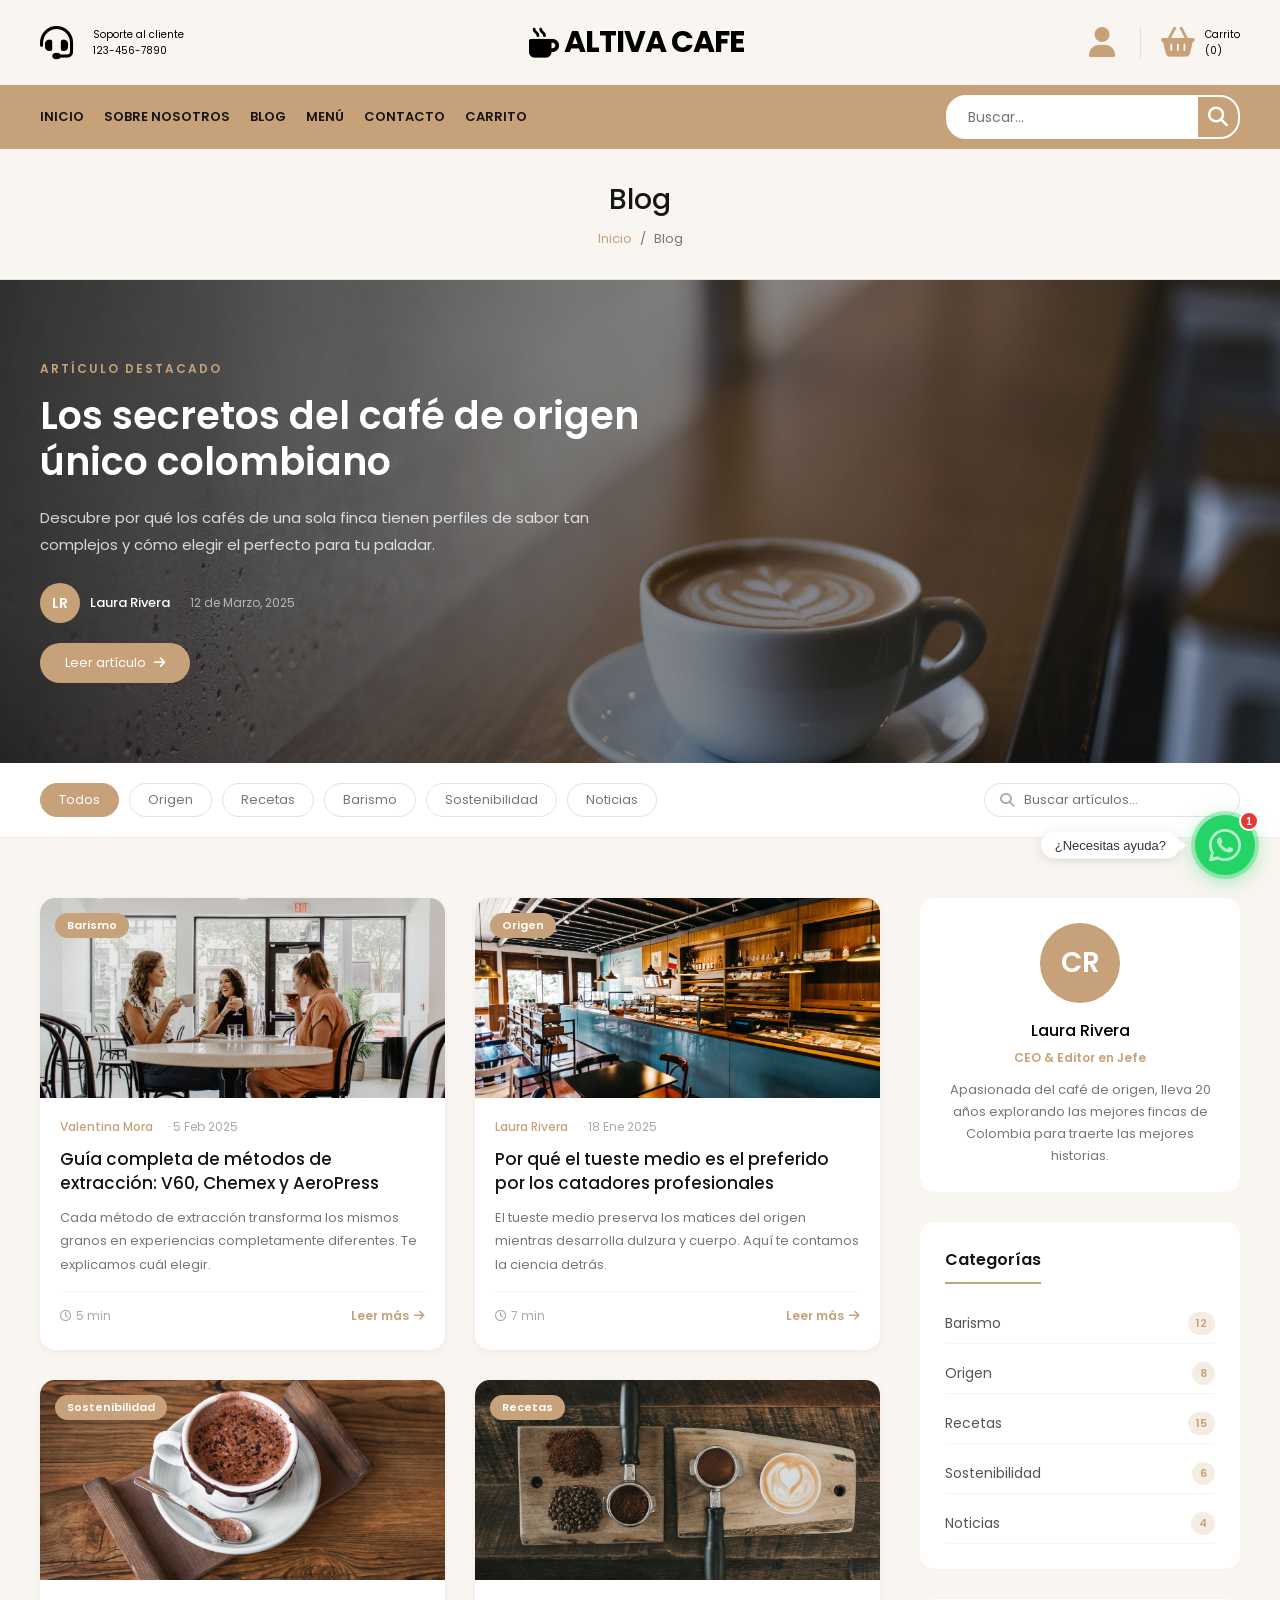
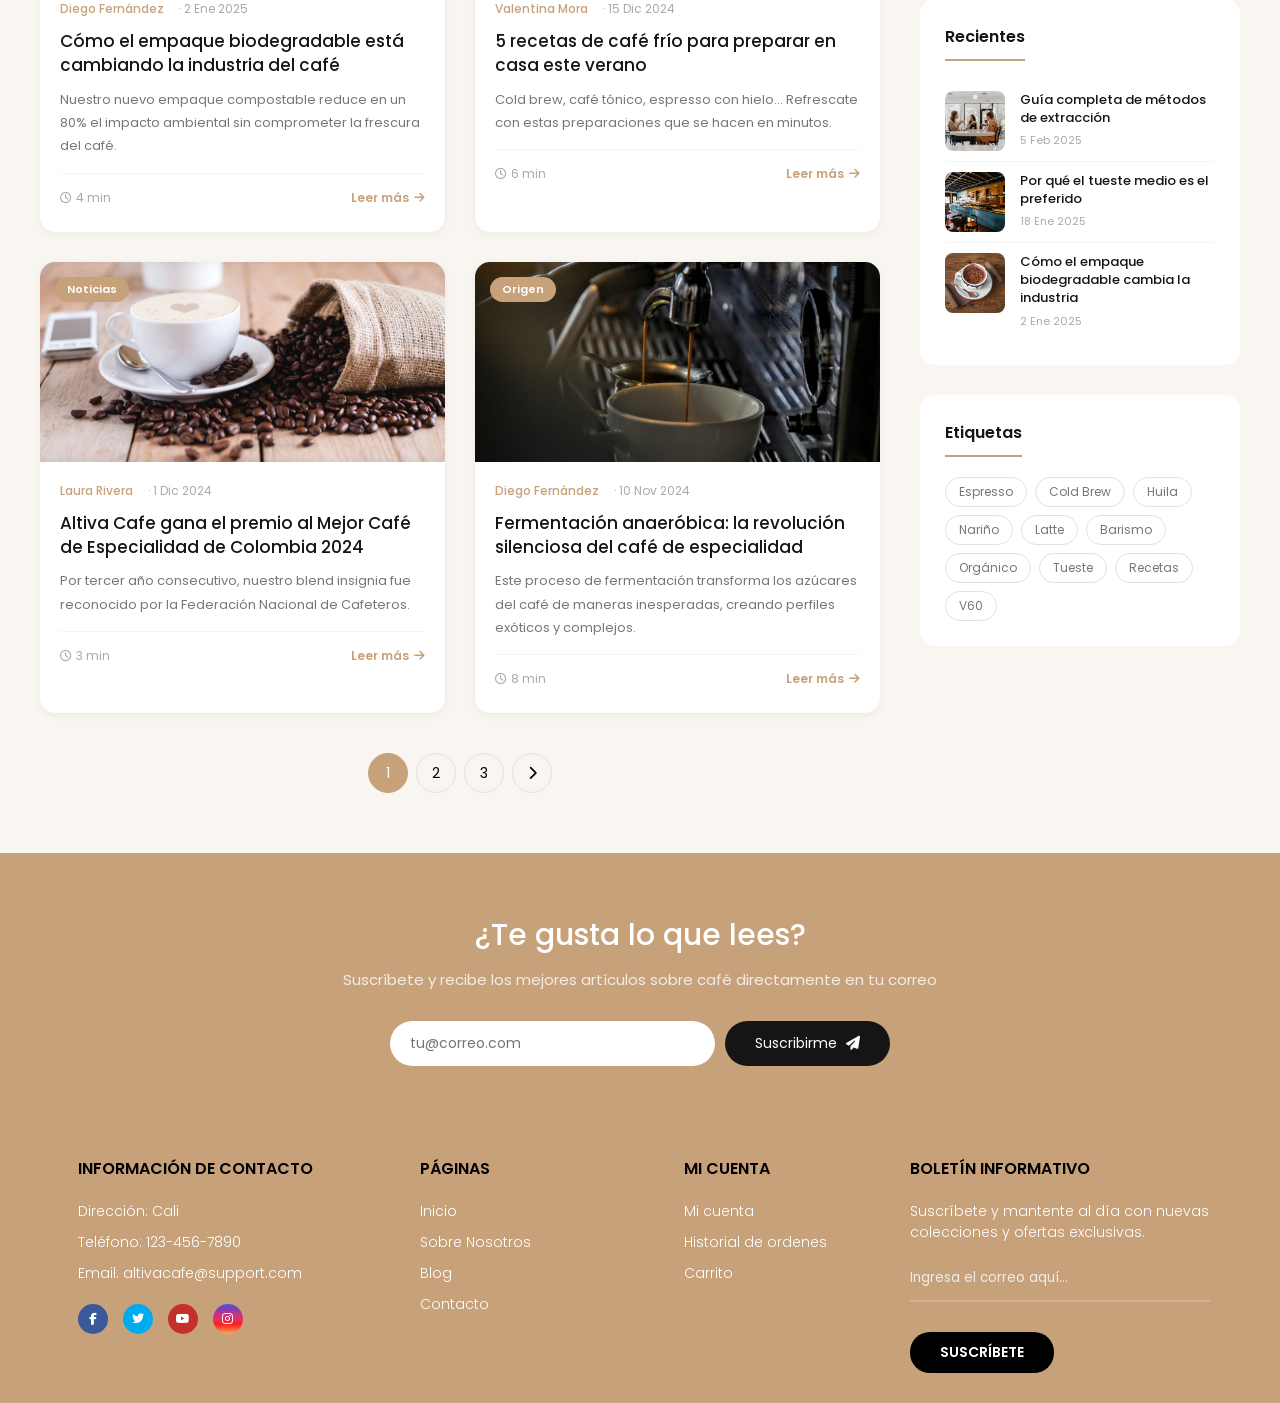
==== commit d5fd604c: "Subir" ====
--- a/blog.html
+++ b/blog.html
@@ -442,7 +442,7 @@
 				<div class="contact-info">
 					<p class="title-footer">Información de Contacto</p>
 					<ul>
-						<li>Dirección:</li>
+						<li>Dirección: Cali</li>
 						<li>Teléfono: 123-456-7890</li>
 						<li>Email: altivacafe@support.com</li>
 					</ul>
